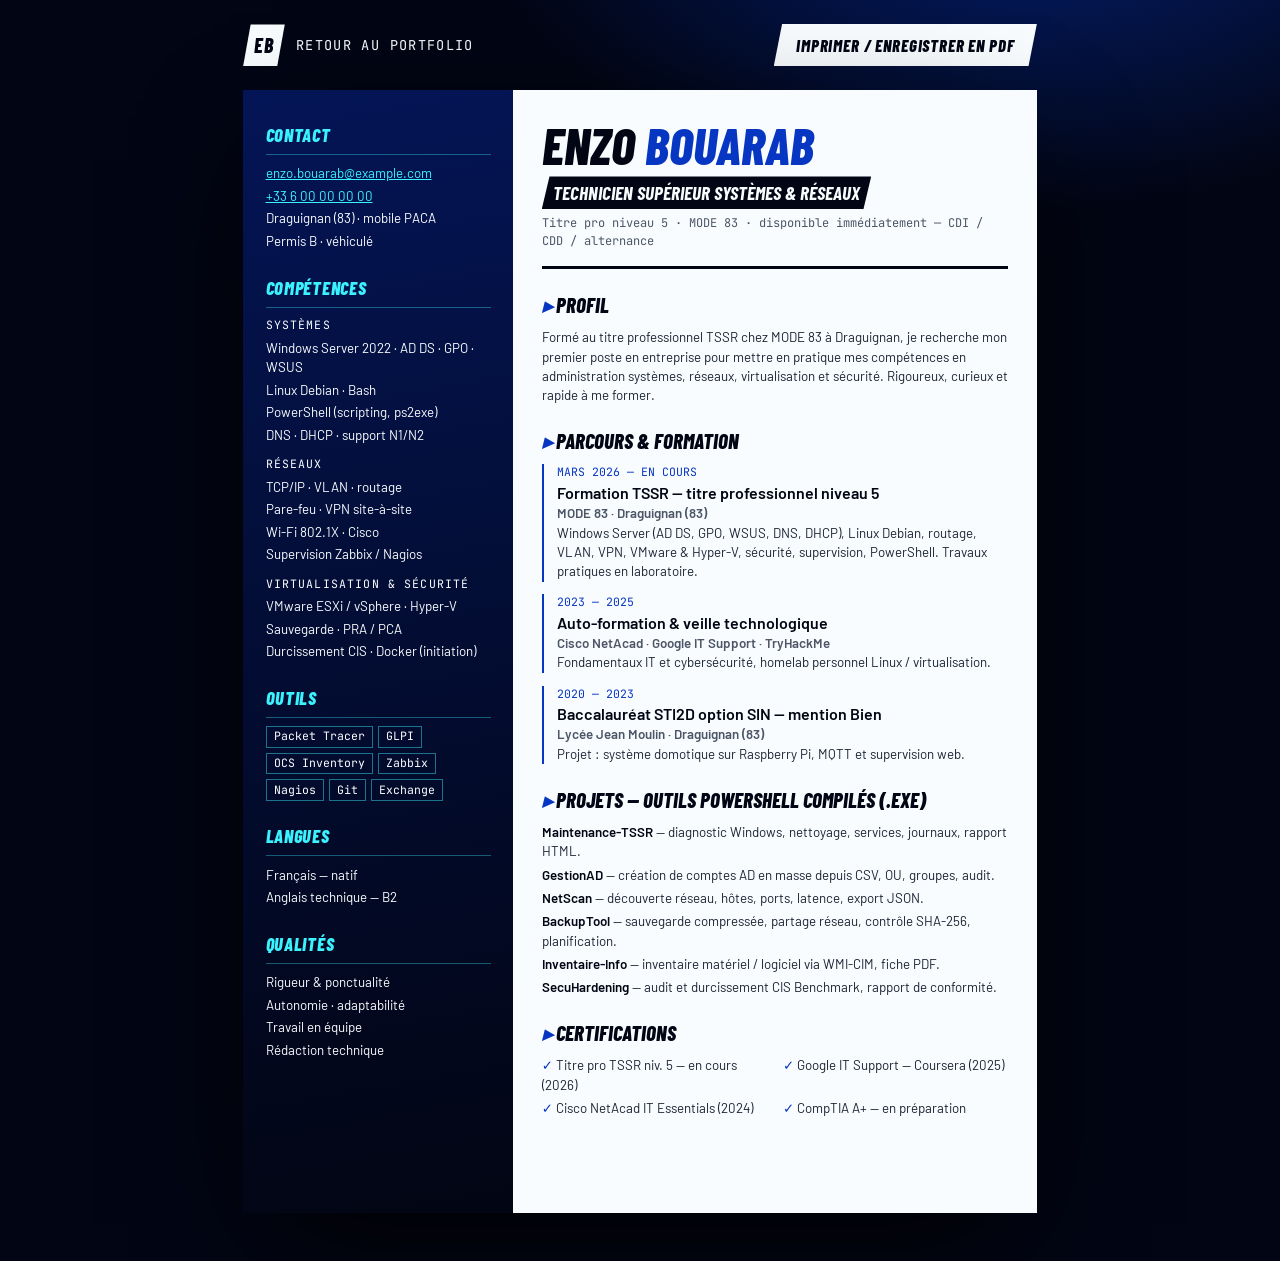
==== cv.html @ 7da9d5f0 "Refonte complète du portfolio en HTML/CSS natifs Remplace le template Bootstrap/Font Awesome/pdf.js " ====
<!doctype html>
<html lang="fr" dir="ltr">
<head>
  <meta charset="utf-8">
  <meta name="viewport" content="width=device-width, initial-scale=1">
  <title>CV — Enzo Bouarab · Technicien Supérieur Systèmes &amp; Réseaux</title>
  <meta name="description" content="CV d'Enzo Bouarab, Technicien Supérieur Systèmes et Réseaux (TSSR niveau 5), Draguignan — version imprimable.">
  <meta name="author" content="Enzo Bouarab">
  <meta name="color-scheme" content="dark light">
  <meta name="theme-color" content="#050a1c">
  <link rel="icon" href="images/favicon.svg" type="image/svg+xml">
  <link rel="icon" href="images/favicon-32x32.png" sizes="32x32" type="image/png">
  <link rel="apple-touch-icon" href="images/apple-touch-icon.png">
  <link rel="preload" href="fonts/barlow-condensed-800i.woff2" as="font" type="font/woff2" crossorigin>
  <link rel="preload" href="fonts/barlow-400.woff2" as="font" type="font/woff2" crossorigin>
  <link rel="stylesheet" href="css/cv.css">
</head>
<body>
  <header class="toolbar">
    <a class="toolbar__back" href="index.html"><span class="mark" aria-hidden="true">EB</span> Retour au portfolio</a>
    <button class="toolbar__print" type="button" onclick="window.print()">Imprimer / enregistrer en PDF</button>
  </header>

  <main class="sheet" aria-label="Curriculum vitæ">
    <aside class="side">
      <section aria-labelledby="cv-contact">
        <h2 id="cv-contact">Contact</h2>
        <ul class="plain">
          <li><a href="mailto:enzo.bouarab@example.com">enzo.bouarab@example.com</a></li>
          <li><a href="tel:+33600000000">+33 6 00 00 00 00</a></li>
          <li>Draguignan (83) · mobile PACA</li>
          <li>Permis B · véhiculé</li>
        </ul>
      </section>

      <section aria-labelledby="cv-skills">
        <h2 id="cv-skills">Compétences</h2>
        <h3>Systèmes</h3>
        <ul class="plain">
          <li>Windows Server 2022 · AD DS · GPO · WSUS</li>
          <li>Linux Debian · Bash</li>
          <li>PowerShell (scripting, ps2exe)</li>
          <li>DNS · DHCP · support N1/N2</li>
        </ul>
        <h3>Réseaux</h3>
        <ul class="plain">
          <li>TCP/IP · VLAN · routage</li>
          <li>Pare-feu · VPN site-à-site</li>
          <li>Wi-Fi 802.1X · Cisco</li>
          <li>Supervision Zabbix / Nagios</li>
        </ul>
        <h3>Virtualisation &amp; sécurité</h3>
        <ul class="plain">
          <li>VMware ESXi / vSphere · Hyper-V</li>
          <li>Sauvegarde · PRA / PCA</li>
          <li>Durcissement CIS · Docker (initiation)</li>
        </ul>
      </section>

      <section aria-labelledby="cv-tools">
        <h2 id="cv-tools">Outils</h2>
        <ul class="chips">
          <li>Packet Tracer</li><li>GLPI</li><li>OCS Inventory</li><li>Zabbix</li><li>Nagios</li><li>Git</li><li>Exchange</li>
        </ul>
      </section>

      <section aria-labelledby="cv-langs">
        <h2 id="cv-langs">Langues</h2>
        <ul class="plain">
          <li>Français — natif</li>
          <li>Anglais technique — B2</li>
        </ul>
      </section>

      <section aria-labelledby="cv-soft">
        <h2 id="cv-soft">Qualités</h2>
        <ul class="plain">
          <li>Rigueur &amp; ponctualité</li>
          <li>Autonomie · adaptabilité</li>
          <li>Travail en équipe</li>
          <li>Rédaction technique</li>
        </ul>
      </section>
    </aside>

    <div class="body">
      <header class="head">
        <h1>Enzo <span>Bouarab</span></h1>
        <p class="role">Technicien Supérieur Systèmes &amp; Réseaux</p>
        <p class="tag">Titre pro niveau 5 · MODE 83 · disponible immédiatement — CDI / CDD / alternance</p>
      </header>

      <section aria-labelledby="cv-profile">
        <h2 id="cv-profile">Profil</h2>
        <p>Formé au titre professionnel TSSR chez MODE 83 à Draguignan, je recherche mon premier poste en entreprise pour mettre en pratique mes compétences en administration systèmes, réseaux, virtualisation et sécurité. Rigoureux, curieux et rapide à me former.</p>
      </section>

      <section aria-labelledby="cv-path">
        <h2 id="cv-path">Parcours &amp; formation</h2>
        <ol class="exps">
          <li>
            <p class="when">Mars 2026 — en cours</p>
            <h3>Formation TSSR — titre professionnel niveau 5</h3>
            <p class="where">MODE 83 · Draguignan (83)</p>
            <p>Windows Server (AD DS, GPO, WSUS, DNS, DHCP), Linux Debian, routage, VLAN, VPN, VMware &amp; Hyper-V, sécurité, supervision, PowerShell. Travaux pratiques en laboratoire.</p>
          </li>
          <li>
            <p class="when">2023 — 2025</p>
            <h3>Auto-formation &amp; veille technologique</h3>
            <p class="where">Cisco NetAcad · Google IT Support · TryHackMe</p>
            <p>Fondamentaux IT et cybersécurité, homelab personnel Linux / virtualisation.</p>
          </li>
          <li>
            <p class="when">2020 — 2023</p>
            <h3>Baccalauréat STI2D option SIN — mention Bien</h3>
            <p class="where">Lycée Jean Moulin · Draguignan (83)</p>
            <p>Projet : système domotique sur Raspberry Pi, MQTT et supervision web.</p>
          </li>
        </ol>
      </section>

      <section aria-labelledby="cv-projects">
        <h2 id="cv-projects">Projets — outils PowerShell compilés (.exe)</h2>
        <ul class="projects">
          <li><b>Maintenance-TSSR</b> — diagnostic Windows, nettoyage, services, journaux, rapport HTML.</li>
          <li><b>GestionAD</b> — création de comptes AD en masse depuis CSV, OU, groupes, audit.</li>
          <li><b>NetScan</b> — découverte réseau, hôtes, ports, latence, export JSON.</li>
          <li><b>BackupTool</b> — sauvegarde compressée, partage réseau, contrôle SHA-256, planification.</li>
          <li><b>Inventaire-Info</b> — inventaire matériel / logiciel via WMI-CIM, fiche PDF.</li>
          <li><b>SecuHardening</b> — audit et durcissement CIS Benchmark, rapport de conformité.</li>
        </ul>
      </section>

      <section aria-labelledby="cv-certs">
        <h2 id="cv-certs">Certifications</h2>
        <ul class="certs">
          <li>Titre pro TSSR niv. 5 — en cours (2026)</li>
          <li>Google IT Support — Coursera (2025)</li>
          <li>Cisco NetAcad IT Essentials (2024)</li>
          <li>CompTIA A+ — en préparation</li>
        </ul>
      </section>
    </div>
  </main>
</body>
</html>
---- css/cv.css ----
/* CV imprimable — même palette que le portfolio, mise en page A4 */

@layer reset, tokens, sheet, print;

/* Polices auto-hébergées (sous-ensemble latin, SIL Open Font License — voir fonts/README.md) */
@font-face { font-family: "Barlow Condensed"; font-style: italic; font-weight: 800; font-display: swap; src: url("../fonts/barlow-condensed-800i.woff2") format("woff2"); unicode-range: U+0000-00FF, U+0131, U+0152-0153, U+02BB-02BC, U+02C6, U+02DA, U+02DC, U+2000-206F, U+20AC, U+2122, U+2190-2193, U+2212, U+2215, U+25B8; }
@font-face { font-family: "Barlow Condensed"; font-style: italic; font-weight: 700; font-display: swap; src: url("../fonts/barlow-condensed-700i.woff2") format("woff2"); unicode-range: U+0000-00FF, U+0131, U+0152-0153, U+02BB-02BC, U+02C6, U+02DA, U+02DC, U+2000-206F, U+20AC, U+2122, U+2190-2193, U+2212, U+2215, U+25B8; }
@font-face { font-family: "Barlow Condensed"; font-style: normal; font-weight: 800; font-display: swap; src: url("../fonts/barlow-condensed-800.woff2") format("woff2"); unicode-range: U+0000-00FF, U+0131, U+0152-0153, U+02BB-02BC, U+02C6, U+02DA, U+02DC, U+2000-206F, U+20AC, U+2122, U+2190-2193, U+2212, U+2215, U+25B8; }
@font-face { font-family: "Barlow"; font-style: normal; font-weight: 400; font-display: swap; src: url("../fonts/barlow-400.woff2") format("woff2"); unicode-range: U+0000-00FF, U+0131, U+0152-0153, U+02BB-02BC, U+02C6, U+02DA, U+02DC, U+2000-206F, U+20AC, U+2122, U+2190-2193, U+2212, U+2215; }
@font-face { font-family: "Barlow"; font-style: normal; font-weight: 600; font-display: swap; src: url("../fonts/barlow-600.woff2") format("woff2"); unicode-range: U+0000-00FF, U+0131, U+0152-0153, U+02BB-02BC, U+02C6, U+02DA, U+02DC, U+2000-206F, U+20AC, U+2122, U+2190-2193, U+2212, U+2215; }
@font-face { font-family: "JetBrains Mono"; font-style: normal; font-weight: 400; font-display: swap; src: url("../fonts/jetbrains-mono-400.woff2") format("woff2"); unicode-range: U+0000-00FF, U+0131, U+0152-0153, U+02BB-02BC, U+02C6, U+02DA, U+02DC, U+2000-206F, U+20AC, U+2122, U+2190-2193, U+2212, U+2215; }

@view-transition { navigation: auto; }

@layer reset {
  *, *::before, *::after { box-sizing: border-box; }
  * { margin: 0; }
  ul, ol { padding: 0; list-style: none; }
  button { font: inherit; cursor: pointer; }
}

@layer tokens {
  :root {
    --c-ink:   oklch(12% 0.035 265);
    --c-deep:  oklch(24% 0.12 265);
    --c-tide:  oklch(42% 0.22 264);
    --c-neon:  oklch(88% 0.14 205);
    --c-paper: oklch(99% 0.005 250);
    --c-text:  oklch(26% 0.03 262);
    --c-soft:  oklch(45% 0.03 262);
    --f-display: "Barlow Condensed", "Arial Narrow", sans-serif;
    --f-body: "Barlow", system-ui, sans-serif;
    --f-mono: "JetBrains Mono", ui-monospace, monospace;
  }
}

@layer sheet {
  html { color-scheme: dark; }
  body {
    container: page / inline-size;
    min-block-size: 100svh;
    display: grid;
    justify-items: center;
    gap: 1.5rem;
    padding: 1.5rem 1rem 3rem;
    font-family: var(--f-body);
    background:
      radial-gradient(50rem 30rem at 80% -10%, color-mix(in oklch, var(--c-tide) 55%, transparent), transparent 70%),
      var(--c-ink);
    color: var(--c-text);
  }

  .toolbar {
    inline-size: min(100%, 210mm);
    display: flex;
    flex-wrap: wrap;
    justify-content: space-between;
    gap: 0.75rem;
  }
  .toolbar__back {
    display: inline-flex;
    align-items: center;
    gap: 0.7rem;
    color: var(--c-paper);
    text-decoration: none;
    font-family: var(--f-mono);
    font-size: 0.85rem;
    text-transform: uppercase;
    letter-spacing: 0.1em;
  }
  .toolbar__back:hover { color: var(--c-neon); }
  .mark {
    view-transition-name: brand;
    display: grid;
    place-items: center;
    inline-size: 2.6rem;
    aspect-ratio: 1;
    font-family: var(--f-display);
    font-style: italic;
    font-weight: 800;
    font-size: 1.25rem;
    color: var(--c-ink);
    background: var(--c-paper);
    clip-path: polygon(18% 0, 100% 0, 82% 100%, 0 100%);
  }
  .toolbar__print {
    padding: 0.7rem 1.4rem;
    border: 0;
    font-family: var(--f-display);
    font-style: italic;
    font-weight: 800;
    font-size: 1.05rem;
    text-transform: uppercase;
    letter-spacing: 0.05em;
    color: var(--c-ink);
    background: var(--c-paper);
    clip-path: polygon(0.5em 0, 100% 0, calc(100% - 0.5em) 100%, 0 100%);
  }
  .toolbar__print:hover { background: var(--c-neon); }
  :focus-visible { outline: 3px solid var(--c-neon); outline-offset: 3px; }

  .sheet {
    view-transition-name: sheet;
    inline-size: min(100%, 210mm);
    min-block-size: 297mm;
    display: grid;
    background: var(--c-paper);
    box-shadow: 0 40px 120px -30px black;
    font-size: 10pt;
    line-height: 1.45;
  }
  @container page (width >= 44rem) {
    .sheet { grid-template-columns: 34% 1fr; }
  }

  .side {
    display: grid;
    align-content: start;
    gap: 1.4rem;
    padding: 2rem 1.4rem;
    color: var(--c-paper);
    background: linear-gradient(170deg, var(--c-deep), var(--c-ink));
  }
  .side a { color: var(--c-neon); overflow-wrap: anywhere; }
  .side h2 {
    font-family: var(--f-display);
    font-style: italic;
    font-weight: 800;
    font-size: 1.15rem;
    text-transform: uppercase;
    letter-spacing: 0.04em;
    color: var(--c-neon);
    padding-block-end: 0.3rem;
    margin-block-end: 0.5rem;
    border-block-end: 1px solid color-mix(in oklch, var(--c-neon) 35%, transparent);
  }
  .side h3 {
    font-family: var(--f-mono);
    font-weight: 400;
    font-size: 0.72rem;
    text-transform: uppercase;
    letter-spacing: 0.1em;
    margin-block: 0.6rem 0.2rem;
  }
  .plain li { padding-block: 0.1rem; }
  .chips { display: flex; flex-wrap: wrap; gap: 0.3rem; }
  .chips li {
    padding: 0.1rem 0.45rem;
    font-family: var(--f-mono);
    font-size: 0.72rem;
    border: 1px solid color-mix(in oklch, var(--c-neon) 45%, transparent);
  }

  .body { display: grid; align-content: start; gap: 1.3rem; padding: 2rem 1.8rem; }
  .head { padding-block-end: 1rem; border-block-end: 3px solid var(--c-ink); }
  .head h1 {
    font-family: var(--f-display);
    font-style: italic;
    font-weight: 800;
    font-size: 3.2rem;
    line-height: 0.9;
    text-transform: uppercase;
    color: var(--c-ink);
  }
  .head h1 span { color: var(--c-tide); }
  .role {
    display: inline-block;
    margin-block: 0.5rem 0.4rem;
    padding: 0.15rem 0.7rem;
    font-family: var(--f-display);
    font-style: italic;
    font-weight: 700;
    font-size: 1.2rem;
    text-transform: uppercase;
    color: var(--c-paper);
    background: var(--c-ink);
    clip-path: polygon(0.4em 0, 100% 0, calc(100% - 0.4em) 100%, 0 100%);
  }
  .tag { font-family: var(--f-mono); font-size: 0.75rem; color: var(--c-soft); }

  .body h2 {
    font-family: var(--f-display);
    font-style: italic;
    font-weight: 800;
    font-size: 1.3rem;
    text-transform: uppercase;
    color: var(--c-ink);
    margin-block-end: 0.5rem;
  }
  .body h2::before { content: "▸ "; color: var(--c-tide); }
  .exps { display: grid; gap: 0.8rem; }
  .exps li { padding-inline-start: 0.8rem; border-inline-start: 2px solid var(--c-tide); }
  .exps h3 { font-size: 1rem; color: var(--c-ink); }
  .when { font-family: var(--f-mono); font-size: 0.72rem; text-transform: uppercase; color: var(--c-tide); }
  .where { font-weight: 600; color: var(--c-soft); }
  .projects { display: grid; gap: 0.25rem; }
  .projects b { color: var(--c-ink); }
  .certs { display: grid; grid-template-columns: repeat(auto-fit, minmax(14rem, 1fr)); gap: 0.25rem 1rem; }
  .certs li::before { content: "✓ "; color: var(--c-tide); font-weight: 700; }
}

@layer print {
  @page { size: A4; margin: 0; }
  @media print {
    html, body { background: none; padding: 0; display: block; }
    .toolbar { display: none; }
    .sheet {
      inline-size: 210mm;
      min-block-size: 297mm;
      grid-template-columns: 34% 1fr;
      box-shadow: none;
      print-color-adjust: exact;
      -webkit-print-color-adjust: exact;
    }
  }
  @media (prefers-reduced-motion: reduce) {
    ::view-transition-group(*), ::view-transition-old(*), ::view-transition-new(*) { animation: none !important; }
  }
}
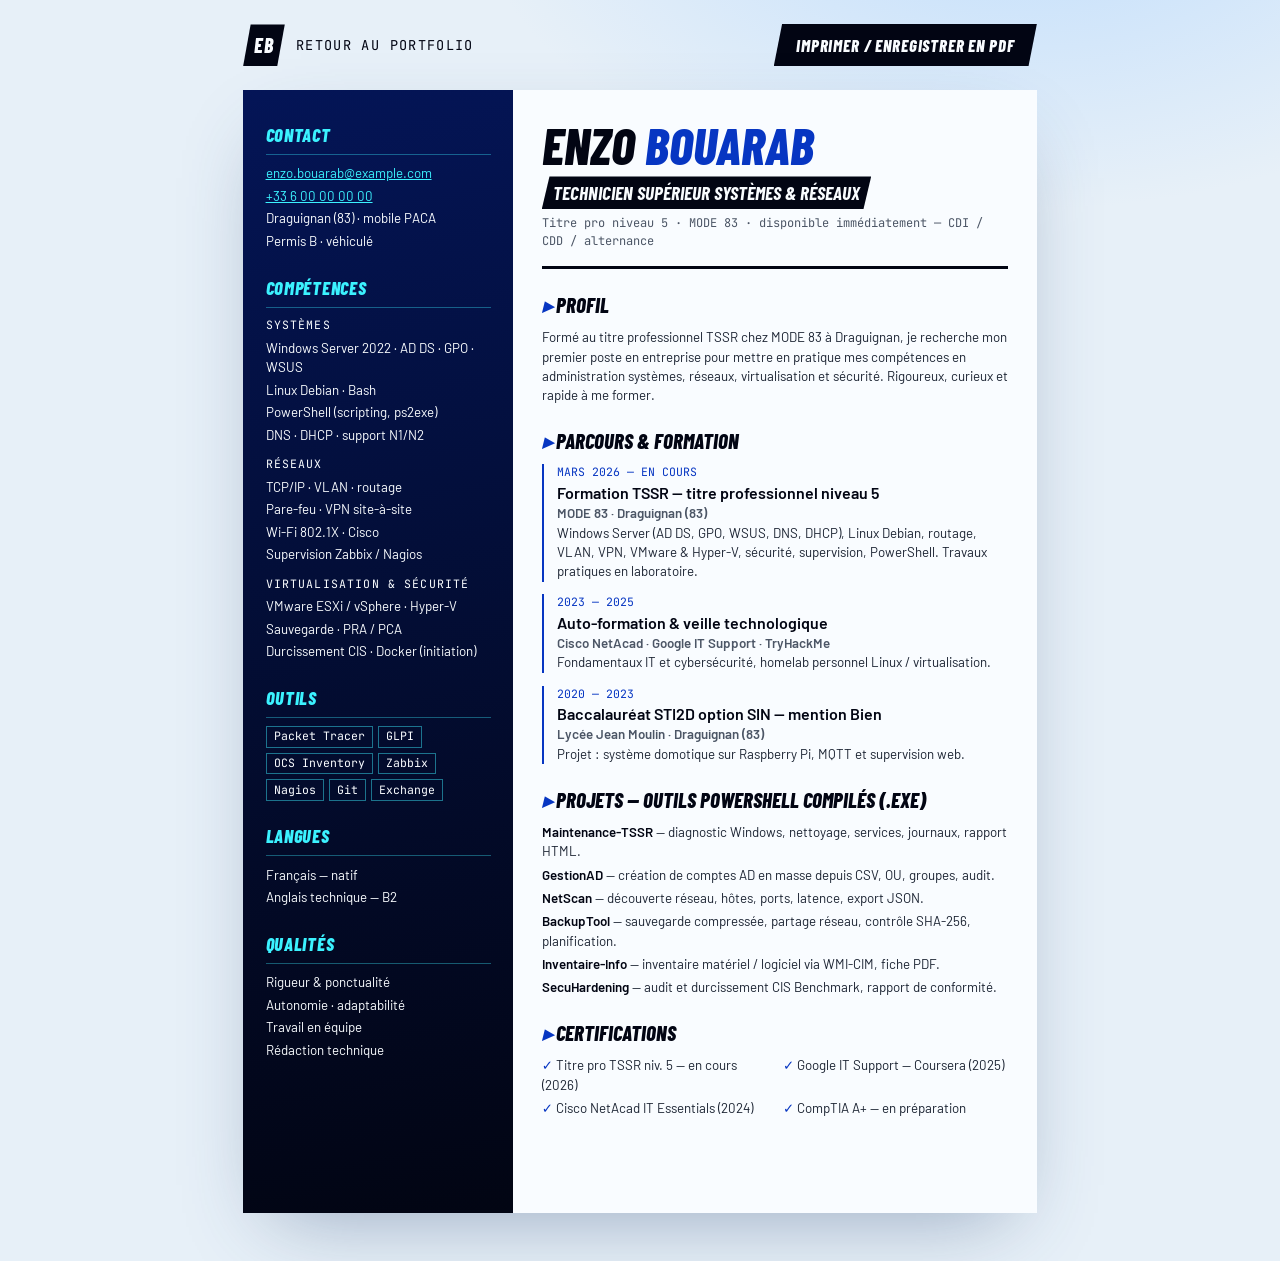
==== commit 4c6ba1c5: "Ambiance flottante façon « sous la surface » et mode clair - Couche d'ambiance : bulles qui remonten" ====
--- a/cv.html
+++ b/cv.html
@@ -11,6 +11,15 @@
   <link rel="icon" href="images/favicon.svg" type="image/svg+xml">
   <link rel="icon" href="images/favicon-32x32.png" sizes="32x32" type="image/png">
   <link rel="apple-touch-icon" href="images/apple-touch-icon.png">
+  <!-- Thème appliqué avant la première peinture : aucun flash. Choix mémorisé, sinon préférence système. -->
+  <script>
+    (function () {
+      var t;
+      try { t = localStorage.getItem('theme'); } catch (e) {}
+      if (t !== 'light' && t !== 'dark') t = matchMedia('(prefers-color-scheme: light)').matches ? 'light' : 'dark';
+      document.documentElement.dataset.theme = t;
+    })();
+  </script>
   <link rel="preload" href="fonts/barlow-condensed-800i.woff2" as="font" type="font/woff2" crossorigin>
   <link rel="preload" href="fonts/barlow-400.woff2" as="font" type="font/woff2" crossorigin>
   <link rel="stylesheet" href="css/cv.css">
--- a/css/cv.css
+++ b/css/cv.css
@@ -197,6 +197,21 @@
   .projects b { color: var(--c-ink); }
   .certs { display: grid; grid-template-columns: repeat(auto-fit, minmax(14rem, 1fr)); gap: 0.25rem 1rem; }
   .certs li::before { content: "✓ "; color: var(--c-tide); font-weight: 700; }
+}
+
+/* Le CV suit le thème choisi sur le portfolio (script inline du <head>) */
+@layer sheet {
+  :root[data-theme="light"] { color-scheme: light; }
+  :root[data-theme="light"] body {
+    background:
+      radial-gradient(50rem 30rem at 80% -10%, oklch(86% 0.07 250 / 0.7), transparent 70%),
+      oklch(95% 0.015 250);
+  }
+  :root[data-theme="light"] .toolbar__back { color: var(--c-ink); }
+  :root[data-theme="light"] .toolbar__back:hover { color: var(--c-tide); }
+  :root[data-theme="light"] :is(.mark, .toolbar__print) { background: var(--c-ink); color: var(--c-paper); }
+  :root[data-theme="light"] .toolbar__print:hover { background: var(--c-tide); }
+  :root[data-theme="light"] .sheet { box-shadow: 0 30px 80px -30px oklch(40% 0.08 260 / 0.45); }
 }
 
 @layer print {
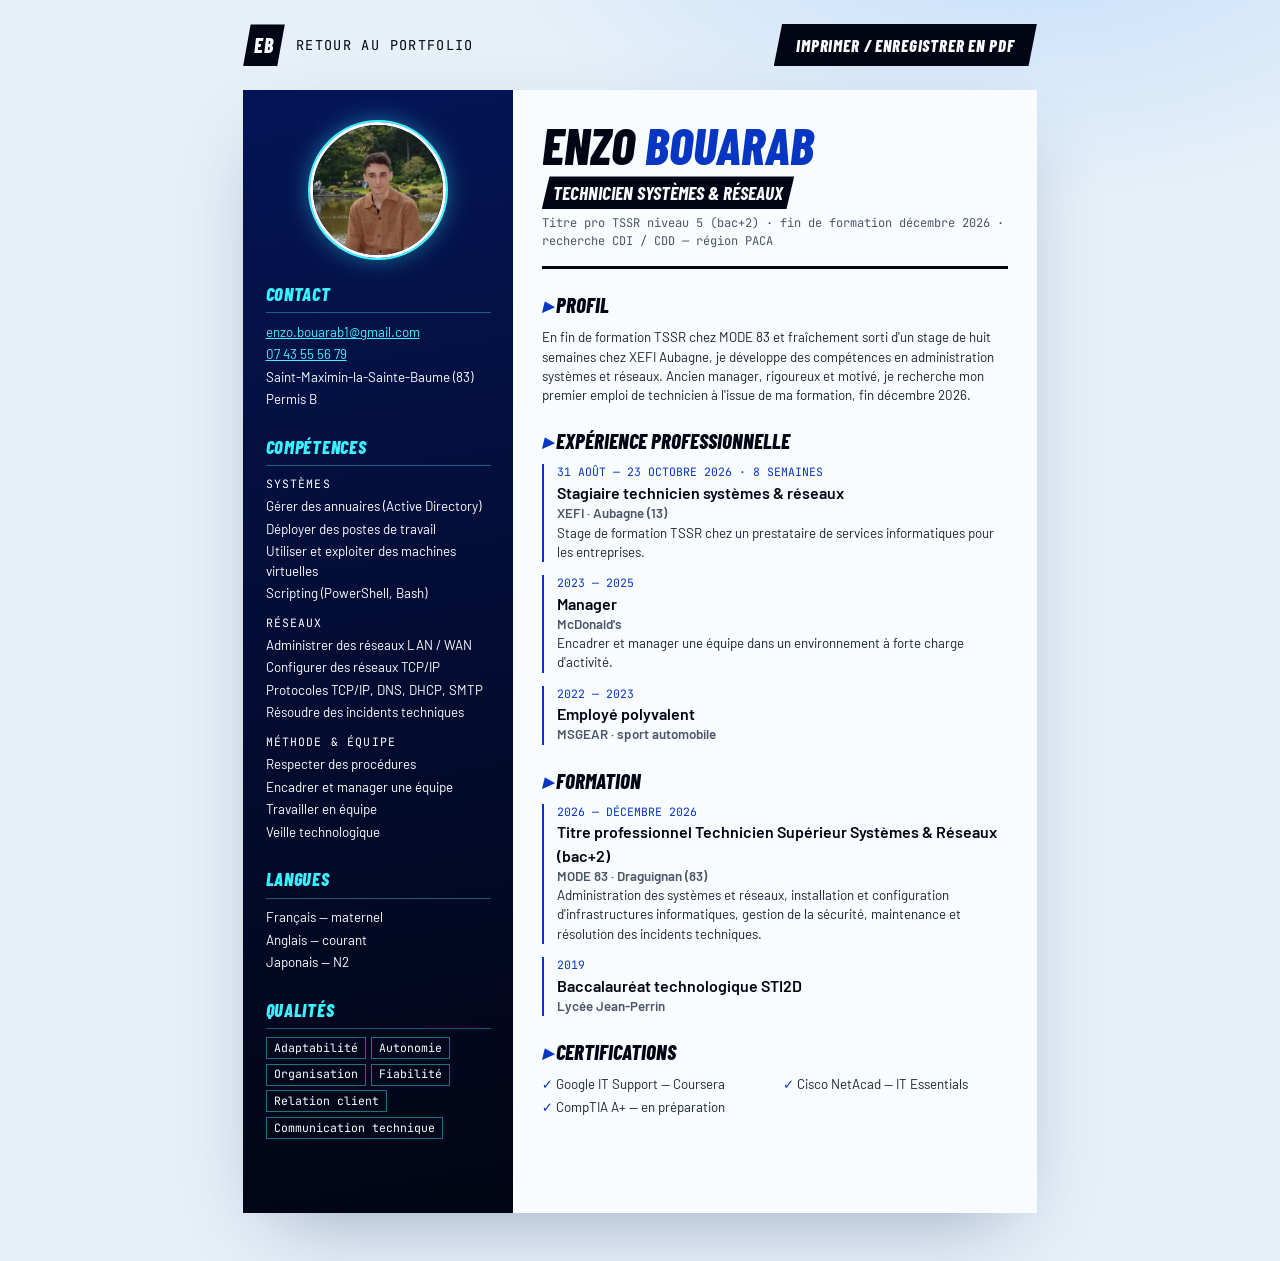
==== commit 93ff3e14: "Met le site à jour avec le vrai CV d'Enzo Remplace le contenu hérité du modèle par les informations " ====
--- a/cv.html
+++ b/cv.html
@@ -4,7 +4,7 @@
   <meta charset="utf-8">
   <meta name="viewport" content="width=device-width, initial-scale=1">
   <title>CV — Enzo Bouarab · Technicien Supérieur Systèmes &amp; Réseaux</title>
-  <meta name="description" content="CV d'Enzo Bouarab, Technicien Supérieur Systèmes et Réseaux (TSSR niveau 5), Draguignan — version imprimable.">
+  <meta name="description" content="CV d'Enzo Bouarab, Technicien Supérieur Systèmes et Réseaux (TSSR niveau 5), Saint-Maximin-la-Sainte-Baume — version imprimable.">
   <meta name="author" content="Enzo Bouarab">
   <meta name="color-scheme" content="dark light">
   <meta name="theme-color" content="#050a1c">
@@ -32,13 +32,15 @@
 
   <main class="sheet" aria-label="Curriculum vitæ">
     <aside class="side">
+      <img class="photo" src="images/portrait.webp" width="360" height="360" alt="Photo d'Enzo Bouarab">
+
       <section aria-labelledby="cv-contact">
         <h2 id="cv-contact">Contact</h2>
         <ul class="plain">
-          <li><a href="mailto:enzo.bouarab@example.com">enzo.bouarab@example.com</a></li>
-          <li><a href="tel:+33600000000">+33 6 00 00 00 00</a></li>
-          <li>Draguignan (83) · mobile PACA</li>
-          <li>Permis B · véhiculé</li>
+          <li><a href="mailto:enzo.bouarab1@gmail.com">enzo.bouarab1@gmail.com</a></li>
+          <li><a href="tel:+33743555679">07 43 55 56 79</a></li>
+          <li>Saint-Maximin-la-Sainte-Baume (83)</li>
+          <li>Permis B</li>
         </ul>
       </section>
 
@@ -46,48 +48,40 @@
         <h2 id="cv-skills">Compétences</h2>
         <h3>Systèmes</h3>
         <ul class="plain">
-          <li>Windows Server 2022 · AD DS · GPO · WSUS</li>
-          <li>Linux Debian · Bash</li>
-          <li>PowerShell (scripting, ps2exe)</li>
-          <li>DNS · DHCP · support N1/N2</li>
+          <li>Gérer des annuaires (Active Directory)</li>
+          <li>Déployer des postes de travail</li>
+          <li>Utiliser et exploiter des machines virtuelles</li>
+          <li>Scripting (PowerShell, Bash)</li>
         </ul>
         <h3>Réseaux</h3>
         <ul class="plain">
-          <li>TCP/IP · VLAN · routage</li>
-          <li>Pare-feu · VPN site-à-site</li>
-          <li>Wi-Fi 802.1X · Cisco</li>
-          <li>Supervision Zabbix / Nagios</li>
+          <li>Administrer des réseaux LAN / WAN</li>
+          <li>Configurer des réseaux TCP/IP</li>
+          <li>Protocoles TCP/IP, DNS, DHCP, SMTP</li>
+          <li>Résoudre des incidents techniques</li>
         </ul>
-        <h3>Virtualisation &amp; sécurité</h3>
+        <h3>Méthode &amp; équipe</h3>
         <ul class="plain">
-          <li>VMware ESXi / vSphere · Hyper-V</li>
-          <li>Sauvegarde · PRA / PCA</li>
-          <li>Durcissement CIS · Docker (initiation)</li>
-        </ul>
-      </section>
-
-      <section aria-labelledby="cv-tools">
-        <h2 id="cv-tools">Outils</h2>
-        <ul class="chips">
-          <li>Packet Tracer</li><li>GLPI</li><li>OCS Inventory</li><li>Zabbix</li><li>Nagios</li><li>Git</li><li>Exchange</li>
+          <li>Respecter des procédures</li>
+          <li>Encadrer et manager une équipe</li>
+          <li>Travailler en équipe</li>
+          <li>Veille technologique</li>
         </ul>
       </section>
 
       <section aria-labelledby="cv-langs">
         <h2 id="cv-langs">Langues</h2>
         <ul class="plain">
-          <li>Français — natif</li>
-          <li>Anglais technique — B2</li>
+          <li>Français — maternel</li>
+          <li>Anglais — courant</li>
+          <li>Japonais — N2</li>
         </ul>
       </section>
 
       <section aria-labelledby="cv-soft">
         <h2 id="cv-soft">Qualités</h2>
-        <ul class="plain">
-          <li>Rigueur &amp; ponctualité</li>
-          <li>Autonomie · adaptabilité</li>
-          <li>Travail en équipe</li>
-          <li>Rédaction technique</li>
+        <ul class="chips">
+          <li>Adaptabilité</li><li>Autonomie</li><li>Organisation</li><li>Fiabilité</li><li>Relation client</li><li>Communication technique</li>
         </ul>
       </section>
     </aside>
@@ -95,57 +89,60 @@
     <div class="body">
       <header class="head">
         <h1>Enzo <span>Bouarab</span></h1>
-        <p class="role">Technicien Supérieur Systèmes &amp; Réseaux</p>
-        <p class="tag">Titre pro niveau 5 · MODE 83 · disponible immédiatement — CDI / CDD / alternance</p>
+        <p class="role">Technicien Systèmes &amp; Réseaux</p>
+        <p class="tag">Titre pro TSSR niveau 5 (bac+2) · fin de formation décembre 2026 · recherche CDI / CDD — région PACA</p>
       </header>
 
       <section aria-labelledby="cv-profile">
         <h2 id="cv-profile">Profil</h2>
-        <p>Formé au titre professionnel TSSR chez MODE 83 à Draguignan, je recherche mon premier poste en entreprise pour mettre en pratique mes compétences en administration systèmes, réseaux, virtualisation et sécurité. Rigoureux, curieux et rapide à me former.</p>
+        <p>En fin de formation TSSR chez MODE 83 et fraîchement sorti d'un stage de huit semaines chez XEFI Aubagne, je développe des compétences en administration systèmes et réseaux. Ancien manager, rigoureux et motivé, je recherche mon premier emploi de technicien à l'issue de ma formation, fin décembre 2026.</p>
       </section>
 
-      <section aria-labelledby="cv-path">
-        <h2 id="cv-path">Parcours &amp; formation</h2>
+      <section aria-labelledby="cv-xp">
+        <h2 id="cv-xp">Expérience professionnelle</h2>
         <ol class="exps">
           <li>
-            <p class="when">Mars 2026 — en cours</p>
-            <h3>Formation TSSR — titre professionnel niveau 5</h3>
-            <p class="where">MODE 83 · Draguignan (83)</p>
-            <p>Windows Server (AD DS, GPO, WSUS, DNS, DHCP), Linux Debian, routage, VLAN, VPN, VMware &amp; Hyper-V, sécurité, supervision, PowerShell. Travaux pratiques en laboratoire.</p>
+            <p class="when">31 août — 23 octobre 2026 · 8 semaines</p>
+            <h3>Stagiaire technicien systèmes &amp; réseaux</h3>
+            <p class="where">XEFI · Aubagne (13)</p>
+            <p>Stage de formation TSSR chez un prestataire de services informatiques pour les entreprises.</p>
           </li>
           <li>
             <p class="when">2023 — 2025</p>
-            <h3>Auto-formation &amp; veille technologique</h3>
-            <p class="where">Cisco NetAcad · Google IT Support · TryHackMe</p>
-            <p>Fondamentaux IT et cybersécurité, homelab personnel Linux / virtualisation.</p>
+            <h3>Manager</h3>
+            <p class="where">McDonald's</p>
+            <p>Encadrer et manager une équipe dans un environnement à forte charge d'activité.</p>
           </li>
           <li>
-            <p class="when">2020 — 2023</p>
-            <h3>Baccalauréat STI2D option SIN — mention Bien</h3>
-            <p class="where">Lycée Jean Moulin · Draguignan (83)</p>
-            <p>Projet : système domotique sur Raspberry Pi, MQTT et supervision web.</p>
+            <p class="when">2022 — 2023</p>
+            <h3>Employé polyvalent</h3>
+            <p class="where">MSGEAR · sport automobile</p>
           </li>
         </ol>
       </section>
 
-      <section aria-labelledby="cv-projects">
-        <h2 id="cv-projects">Projets — outils PowerShell compilés (.exe)</h2>
-        <ul class="projects">
-          <li><b>Maintenance-TSSR</b> — diagnostic Windows, nettoyage, services, journaux, rapport HTML.</li>
-          <li><b>GestionAD</b> — création de comptes AD en masse depuis CSV, OU, groupes, audit.</li>
-          <li><b>NetScan</b> — découverte réseau, hôtes, ports, latence, export JSON.</li>
-          <li><b>BackupTool</b> — sauvegarde compressée, partage réseau, contrôle SHA-256, planification.</li>
-          <li><b>Inventaire-Info</b> — inventaire matériel / logiciel via WMI-CIM, fiche PDF.</li>
-          <li><b>SecuHardening</b> — audit et durcissement CIS Benchmark, rapport de conformité.</li>
-        </ul>
+      <section aria-labelledby="cv-path">
+        <h2 id="cv-path">Formation</h2>
+        <ol class="exps">
+          <li>
+            <p class="when">2026 — décembre 2026</p>
+            <h3>Titre professionnel Technicien Supérieur Systèmes &amp; Réseaux (bac+2)</h3>
+            <p class="where">MODE 83 · Draguignan (83)</p>
+            <p>Administration des systèmes et réseaux, installation et configuration d'infrastructures informatiques, gestion de la sécurité, maintenance et résolution des incidents techniques.</p>
+          </li>
+          <li>
+            <p class="when">2019</p>
+            <h3>Baccalauréat technologique STI2D</h3>
+            <p class="where">Lycée Jean-Perrin</p>
+          </li>
+        </ol>
       </section>
 
       <section aria-labelledby="cv-certs">
         <h2 id="cv-certs">Certifications</h2>
         <ul class="certs">
-          <li>Titre pro TSSR niv. 5 — en cours (2026)</li>
-          <li>Google IT Support — Coursera (2025)</li>
-          <li>Cisco NetAcad IT Essentials (2024)</li>
+          <li>Google IT Support — Coursera</li>
+          <li>Cisco NetAcad — IT Essentials</li>
           <li>CompTIA A+ — en préparation</li>
         </ul>
       </section>
--- a/css/cv.css
+++ b/css/cv.css
@@ -120,6 +120,16 @@
     padding: 2rem 1.4rem;
     color: var(--c-paper);
     background: linear-gradient(170deg, var(--c-deep), var(--c-ink));
+  }
+  .photo {
+    justify-self: center;
+    inline-size: min(100%, 8.5rem);
+    block-size: auto;
+    aspect-ratio: 1;
+    object-fit: cover;
+    border-radius: 50%;
+    border: 3px solid var(--c-paper);
+    box-shadow: 0 0 0 2px var(--c-neon), 0 0 24px color-mix(in oklch, var(--c-neon) 45%, transparent);
   }
   .side a { color: var(--c-neon); overflow-wrap: anywhere; }
   .side h2 {
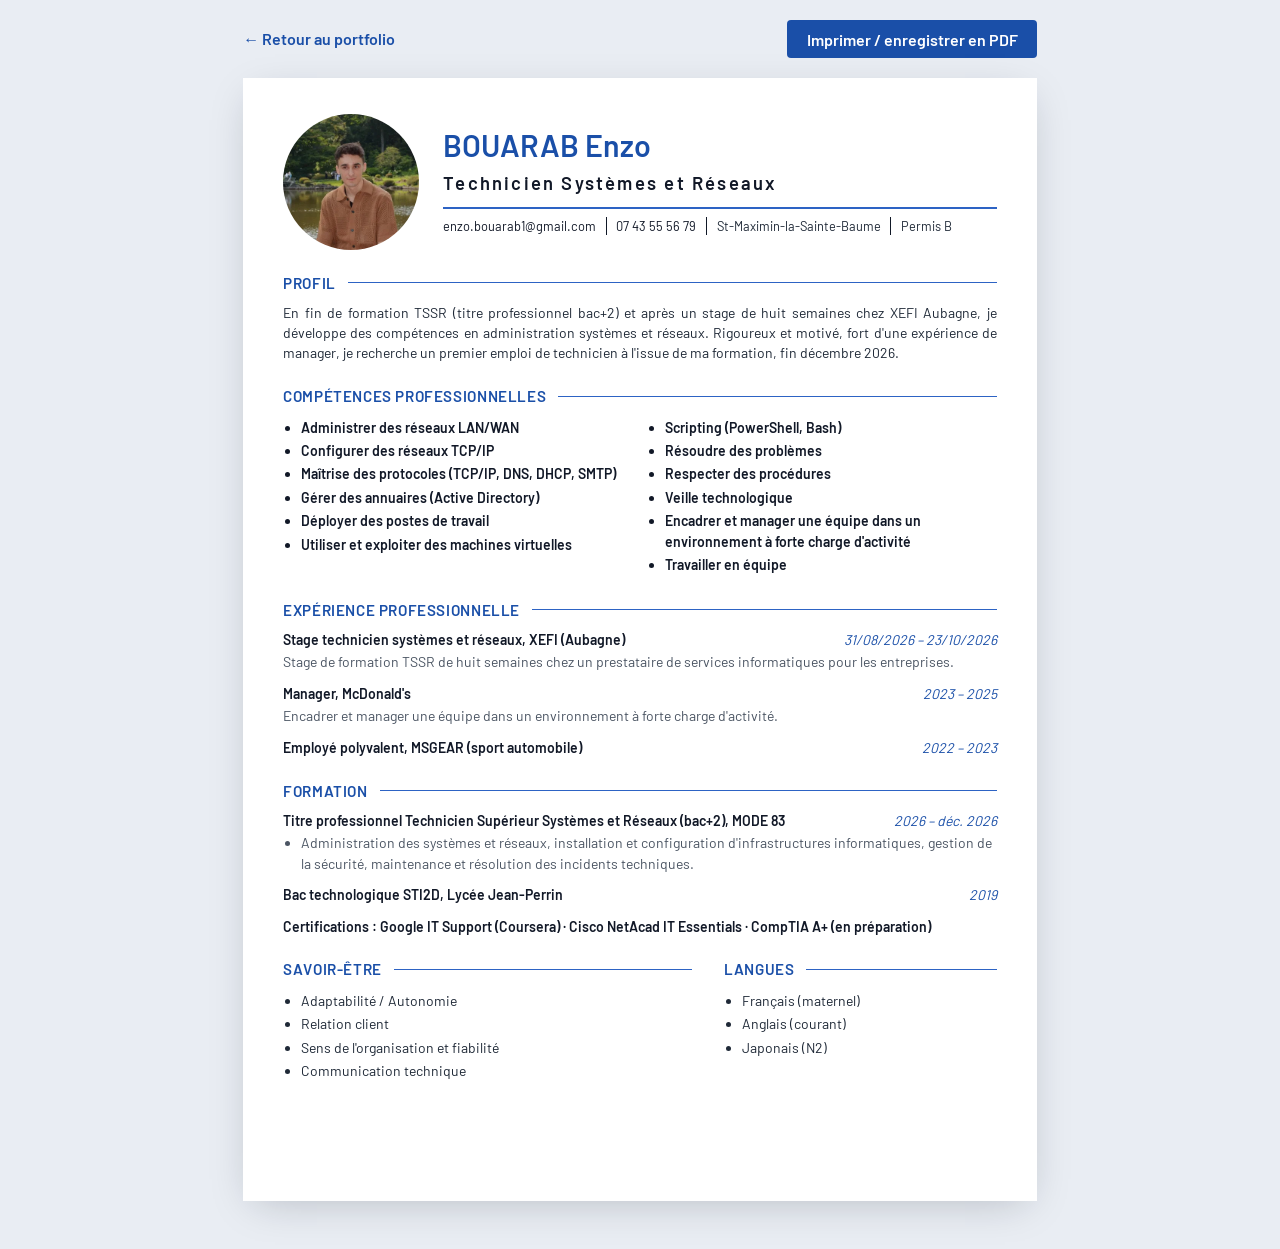
==== commit 107ca4fb: "CV imprimable : retour à la direction artistique sobre du CV d'origine Fond blanc, un seul bleu, pho" ====
--- a/cv.html
+++ b/cv.html
@@ -3,147 +3,123 @@
 <head>
   <meta charset="utf-8">
   <meta name="viewport" content="width=device-width, initial-scale=1">
-  <title>CV — Enzo Bouarab · Technicien Supérieur Systèmes &amp; Réseaux</title>
+  <title>CV — Enzo Bouarab · Technicien Systèmes &amp; Réseaux</title>
   <meta name="description" content="CV d'Enzo Bouarab, Technicien Supérieur Systèmes et Réseaux (TSSR niveau 5), Saint-Maximin-la-Sainte-Baume — version imprimable.">
   <meta name="author" content="Enzo Bouarab">
-  <meta name="color-scheme" content="dark light">
-  <meta name="theme-color" content="#050a1c">
+  <meta name="color-scheme" content="light">
+  <meta name="theme-color" content="#eef1f5">
   <link rel="icon" href="images/favicon.svg" type="image/svg+xml">
   <link rel="icon" href="images/favicon-32x32.png" sizes="32x32" type="image/png">
   <link rel="apple-touch-icon" href="images/apple-touch-icon.png">
-  <!-- Thème appliqué avant la première peinture : aucun flash. Choix mémorisé, sinon préférence système. -->
-  <script>
-    (function () {
-      var t;
-      try { t = localStorage.getItem('theme'); } catch (e) {}
-      if (t !== 'light' && t !== 'dark') t = matchMedia('(prefers-color-scheme: light)').matches ? 'light' : 'dark';
-      document.documentElement.dataset.theme = t;
-    })();
-  </script>
-  <link rel="preload" href="fonts/barlow-condensed-800i.woff2" as="font" type="font/woff2" crossorigin>
   <link rel="preload" href="fonts/barlow-400.woff2" as="font" type="font/woff2" crossorigin>
+  <link rel="preload" href="fonts/barlow-600.woff2" as="font" type="font/woff2" crossorigin>
   <link rel="stylesheet" href="css/cv.css">
 </head>
 <body>
   <header class="toolbar">
-    <a class="toolbar__back" href="index.html"><span class="mark" aria-hidden="true">EB</span> Retour au portfolio</a>
+    <a class="toolbar__back" href="index.html"><span aria-hidden="true">←</span> Retour au portfolio</a>
     <button class="toolbar__print" type="button" onclick="window.print()">Imprimer / enregistrer en PDF</button>
   </header>
 
   <main class="sheet" aria-label="Curriculum vitæ">
-    <aside class="side">
+    <header class="head">
       <img class="photo" src="images/portrait.webp" width="360" height="360" alt="Photo d'Enzo Bouarab">
-
-      <section aria-labelledby="cv-contact">
-        <h2 id="cv-contact">Contact</h2>
-        <ul class="plain">
+      <div class="head__id">
+        <h1><span class="head__last">BOUARAB</span> Enzo</h1>
+        <p class="head__role">Technicien Systèmes et Réseaux</p>
+        <ul class="head__contact" role="list">
           <li><a href="mailto:enzo.bouarab1@gmail.com">enzo.bouarab1@gmail.com</a></li>
           <li><a href="tel:+33743555679">07 43 55 56 79</a></li>
-          <li>Saint-Maximin-la-Sainte-Baume (83)</li>
+          <li>St-Maximin-la-Sainte-Baume</li>
           <li>Permis B</li>
         </ul>
-      </section>
+      </div>
+    </header>
 
-      <section aria-labelledby="cv-skills">
-        <h2 id="cv-skills">Compétences</h2>
-        <h3>Systèmes</h3>
-        <ul class="plain">
-          <li>Gérer des annuaires (Active Directory)</li>
-          <li>Déployer des postes de travail</li>
-          <li>Utiliser et exploiter des machines virtuelles</li>
-          <li>Scripting (PowerShell, Bash)</li>
-        </ul>
-        <h3>Réseaux</h3>
-        <ul class="plain">
-          <li>Administrer des réseaux LAN / WAN</li>
-          <li>Configurer des réseaux TCP/IP</li>
-          <li>Protocoles TCP/IP, DNS, DHCP, SMTP</li>
-          <li>Résoudre des incidents techniques</li>
-        </ul>
-        <h3>Méthode &amp; équipe</h3>
-        <ul class="plain">
-          <li>Respecter des procédures</li>
-          <li>Encadrer et manager une équipe</li>
-          <li>Travailler en équipe</li>
-          <li>Veille technologique</li>
+    <section aria-labelledby="cv-profile">
+      <h2 id="cv-profile">Profil</h2>
+      <p class="profile">
+        En fin de formation TSSR (titre professionnel bac+2) et après un stage de huit semaines chez XEFI Aubagne,
+        je développe des compétences en administration systèmes et réseaux. Rigoureux et motivé, fort d'une
+        expérience de manager, je recherche un premier emploi de technicien à l'issue de ma formation, fin décembre 2026.
+      </p>
+    </section>
+
+    <section aria-labelledby="cv-skills">
+      <h2 id="cv-skills">Compétences professionnelles</h2>
+      <ul class="cols" role="list">
+        <li>Administrer des réseaux LAN/WAN</li>
+        <li>Configurer des réseaux TCP/IP</li>
+        <li>Maîtrise des protocoles (TCP/IP, DNS, DHCP, SMTP)</li>
+        <li>Gérer des annuaires (Active Directory)</li>
+        <li>Déployer des postes de travail</li>
+        <li>Utiliser et exploiter des machines virtuelles</li>
+        <li>Scripting (PowerShell, Bash)</li>
+        <li>Résoudre des problèmes</li>
+        <li>Respecter des procédures</li>
+        <li>Veille technologique</li>
+        <li>Encadrer et manager une équipe dans un environnement à forte charge d'activité</li>
+        <li>Travailler en équipe</li>
+      </ul>
+    </section>
+
+    <section aria-labelledby="cv-xp">
+      <h2 id="cv-xp">Expérience professionnelle</h2>
+      <ol class="entries" role="list">
+        <li>
+          <p class="entry__title">Stage technicien systèmes et réseaux, XEFI (Aubagne)</p>
+          <p class="entry__date">31/08/2026 – 23/10/2026</p>
+          <p class="entry__desc">Stage de formation TSSR de huit semaines chez un prestataire de services informatiques pour les entreprises.</p>
+        </li>
+        <li>
+          <p class="entry__title">Manager, McDonald's</p>
+          <p class="entry__date">2023 – 2025</p>
+          <p class="entry__desc">Encadrer et manager une équipe dans un environnement à forte charge d'activité.</p>
+        </li>
+        <li>
+          <p class="entry__title">Employé polyvalent, MSGEAR (sport automobile)</p>
+          <p class="entry__date">2022 – 2023</p>
+        </li>
+      </ol>
+    </section>
+
+    <section aria-labelledby="cv-edu">
+      <h2 id="cv-edu">Formation</h2>
+      <ol class="entries" role="list">
+        <li>
+          <p class="entry__title">Titre professionnel Technicien Supérieur Systèmes et Réseaux (bac+2), MODE 83</p>
+          <p class="entry__date">2026 – déc. 2026</p>
+          <ul class="entry__list" role="list">
+            <li>Administration des systèmes et réseaux, installation et configuration d'infrastructures informatiques,
+              gestion de la sécurité, maintenance et résolution des incidents techniques.</li>
+          </ul>
+        </li>
+        <li>
+          <p class="entry__title">Bac technologique STI2D, Lycée Jean-Perrin</p>
+          <p class="entry__date">2019</p>
+        </li>
+        <li>
+          <p class="entry__title">Certifications : Google IT Support (Coursera) · Cisco NetAcad IT Essentials · CompTIA A+ (en préparation)</p>
+        </li>
+      </ol>
+    </section>
+
+    <div class="split">
+      <section aria-labelledby="cv-soft">
+        <h2 id="cv-soft">Savoir-être</h2>
+        <ul class="cols cols--plain" role="list">
+          <li>Adaptabilité / Autonomie</li>
+          <li>Relation client</li>
+          <li>Sens de l'organisation et fiabilité</li>
+          <li>Communication technique</li>
         </ul>
       </section>
-
       <section aria-labelledby="cv-langs">
         <h2 id="cv-langs">Langues</h2>
-        <ul class="plain">
-          <li>Français — maternel</li>
-          <li>Anglais — courant</li>
-          <li>Japonais — N2</li>
-        </ul>
-      </section>
-
-      <section aria-labelledby="cv-soft">
-        <h2 id="cv-soft">Qualités</h2>
-        <ul class="chips">
-          <li>Adaptabilité</li><li>Autonomie</li><li>Organisation</li><li>Fiabilité</li><li>Relation client</li><li>Communication technique</li>
-        </ul>
-      </section>
-    </aside>
-
-    <div class="body">
-      <header class="head">
-        <h1>Enzo <span>Bouarab</span></h1>
-        <p class="role">Technicien Systèmes &amp; Réseaux</p>
-        <p class="tag">Titre pro TSSR niveau 5 (bac+2) · fin de formation décembre 2026 · recherche CDI / CDD — région PACA</p>
-      </header>
-
-      <section aria-labelledby="cv-profile">
-        <h2 id="cv-profile">Profil</h2>
-        <p>En fin de formation TSSR chez MODE 83 et fraîchement sorti d'un stage de huit semaines chez XEFI Aubagne, je développe des compétences en administration systèmes et réseaux. Ancien manager, rigoureux et motivé, je recherche mon premier emploi de technicien à l'issue de ma formation, fin décembre 2026.</p>
-      </section>
-
-      <section aria-labelledby="cv-xp">
-        <h2 id="cv-xp">Expérience professionnelle</h2>
-        <ol class="exps">
-          <li>
-            <p class="when">31 août — 23 octobre 2026 · 8 semaines</p>
-            <h3>Stagiaire technicien systèmes &amp; réseaux</h3>
-            <p class="where">XEFI · Aubagne (13)</p>
-            <p>Stage de formation TSSR chez un prestataire de services informatiques pour les entreprises.</p>
-          </li>
-          <li>
-            <p class="when">2023 — 2025</p>
-            <h3>Manager</h3>
-            <p class="where">McDonald's</p>
-            <p>Encadrer et manager une équipe dans un environnement à forte charge d'activité.</p>
-          </li>
-          <li>
-            <p class="when">2022 — 2023</p>
-            <h3>Employé polyvalent</h3>
-            <p class="where">MSGEAR · sport automobile</p>
-          </li>
-        </ol>
-      </section>
-
-      <section aria-labelledby="cv-path">
-        <h2 id="cv-path">Formation</h2>
-        <ol class="exps">
-          <li>
-            <p class="when">2026 — décembre 2026</p>
-            <h3>Titre professionnel Technicien Supérieur Systèmes &amp; Réseaux (bac+2)</h3>
-            <p class="where">MODE 83 · Draguignan (83)</p>
-            <p>Administration des systèmes et réseaux, installation et configuration d'infrastructures informatiques, gestion de la sécurité, maintenance et résolution des incidents techniques.</p>
-          </li>
-          <li>
-            <p class="when">2019</p>
-            <h3>Baccalauréat technologique STI2D</h3>
-            <p class="where">Lycée Jean-Perrin</p>
-          </li>
-        </ol>
-      </section>
-
-      <section aria-labelledby="cv-certs">
-        <h2 id="cv-certs">Certifications</h2>
-        <ul class="certs">
-          <li>Google IT Support — Coursera</li>
-          <li>Cisco NetAcad — IT Essentials</li>
-          <li>CompTIA A+ — en préparation</li>
+        <ul class="cols cols--plain" role="list">
+          <li>Français (maternel)</li>
+          <li>Anglais (courant)</li>
+          <li>Japonais (N2)</li>
         </ul>
       </section>
     </div>
--- a/css/cv.css
+++ b/css/cv.css
@@ -1,238 +1,193 @@
-/* CV imprimable — même palette que le portfolio, mise en page A4 */
+/* CV imprimable — direction artistique sobre du CV d'origine :
+   fond blanc, bleu unique, titres de section soulignés d'un filet, dates alignées à droite. */
 
 @layer reset, tokens, sheet, print;
 
+@view-transition { navigation: auto; }
+
 /* Polices auto-hébergées (sous-ensemble latin, SIL Open Font License — voir fonts/README.md) */
-@font-face { font-family: "Barlow Condensed"; font-style: italic; font-weight: 800; font-display: swap; src: url("../fonts/barlow-condensed-800i.woff2") format("woff2"); unicode-range: U+0000-00FF, U+0131, U+0152-0153, U+02BB-02BC, U+02C6, U+02DA, U+02DC, U+2000-206F, U+20AC, U+2122, U+2190-2193, U+2212, U+2215, U+25B8; }
-@font-face { font-family: "Barlow Condensed"; font-style: italic; font-weight: 700; font-display: swap; src: url("../fonts/barlow-condensed-700i.woff2") format("woff2"); unicode-range: U+0000-00FF, U+0131, U+0152-0153, U+02BB-02BC, U+02C6, U+02DA, U+02DC, U+2000-206F, U+20AC, U+2122, U+2190-2193, U+2212, U+2215, U+25B8; }
-@font-face { font-family: "Barlow Condensed"; font-style: normal; font-weight: 800; font-display: swap; src: url("../fonts/barlow-condensed-800.woff2") format("woff2"); unicode-range: U+0000-00FF, U+0131, U+0152-0153, U+02BB-02BC, U+02C6, U+02DA, U+02DC, U+2000-206F, U+20AC, U+2122, U+2190-2193, U+2212, U+2215, U+25B8; }
 @font-face { font-family: "Barlow"; font-style: normal; font-weight: 400; font-display: swap; src: url("../fonts/barlow-400.woff2") format("woff2"); unicode-range: U+0000-00FF, U+0131, U+0152-0153, U+02BB-02BC, U+02C6, U+02DA, U+02DC, U+2000-206F, U+20AC, U+2122, U+2190-2193, U+2212, U+2215; }
 @font-face { font-family: "Barlow"; font-style: normal; font-weight: 600; font-display: swap; src: url("../fonts/barlow-600.woff2") format("woff2"); unicode-range: U+0000-00FF, U+0131, U+0152-0153, U+02BB-02BC, U+02C6, U+02DA, U+02DC, U+2000-206F, U+20AC, U+2122, U+2190-2193, U+2212, U+2215; }
-@font-face { font-family: "JetBrains Mono"; font-style: normal; font-weight: 400; font-display: swap; src: url("../fonts/jetbrains-mono-400.woff2") format("woff2"); unicode-range: U+0000-00FF, U+0131, U+0152-0153, U+02BB-02BC, U+02C6, U+02DA, U+02DC, U+2000-206F, U+20AC, U+2122, U+2190-2193, U+2212, U+2215; }
-
-@view-transition { navigation: auto; }
 
 @layer reset {
   *, *::before, *::after { box-sizing: border-box; }
   * { margin: 0; }
   ul, ol { padding: 0; list-style: none; }
+  img { display: block; max-inline-size: 100%; }
   button { font: inherit; cursor: pointer; }
 }
 
 @layer tokens {
   :root {
-    --c-ink:   oklch(12% 0.035 265);
-    --c-deep:  oklch(24% 0.12 265);
-    --c-tide:  oklch(42% 0.22 264);
-    --c-neon:  oklch(88% 0.14 205);
-    --c-paper: oklch(99% 0.005 250);
-    --c-text:  oklch(26% 0.03 262);
-    --c-soft:  oklch(45% 0.03 262);
-    --f-display: "Barlow Condensed", "Arial Narrow", sans-serif;
-    --f-body: "Barlow", system-ui, sans-serif;
-    --f-mono: "JetBrains Mono", ui-monospace, monospace;
+    --blue: #1a4fa8;
+    --blue-line: #2d63c4;
+    --ink: #111827;
+    --text: #1f2937;
+    --soft: #4b5563;
+    --paper: #ffffff;
+    --backdrop: #e9edf3;
+    --font: "Barlow", "Segoe UI", Arial, sans-serif;
   }
 }
 
 @layer sheet {
-  html { color-scheme: dark; }
   body {
     container: page / inline-size;
     min-block-size: 100svh;
     display: grid;
     justify-items: center;
-    gap: 1.5rem;
-    padding: 1.5rem 1rem 3rem;
-    font-family: var(--f-body);
-    background:
-      radial-gradient(50rem 30rem at 80% -10%, color-mix(in oklch, var(--c-tide) 55%, transparent), transparent 70%),
-      var(--c-ink);
-    color: var(--c-text);
+    gap: 1.25rem;
+    padding: 1.25rem 1rem 3rem;
+    font-family: var(--font);
+    color: var(--text);
+    background: var(--backdrop);
   }
 
+  :focus-visible { outline: 3px solid var(--blue); outline-offset: 3px; }
+
+  /* Barre d'outils (écran uniquement) */
   .toolbar {
     inline-size: min(100%, 210mm);
     display: flex;
     flex-wrap: wrap;
     justify-content: space-between;
+    align-items: center;
     gap: 0.75rem;
   }
-  .toolbar__back {
-    display: inline-flex;
-    align-items: center;
-    gap: 0.7rem;
-    color: var(--c-paper);
-    text-decoration: none;
-    font-family: var(--f-mono);
-    font-size: 0.85rem;
-    text-transform: uppercase;
-    letter-spacing: 0.1em;
+  .toolbar__back { color: var(--blue); font-weight: 600; text-decoration: none; }
+  .toolbar__back:hover { text-decoration: underline; }
+  .toolbar__print {
+    padding: 0.6rem 1.2rem;
+    border: 0;
+    border-radius: 4px;
+    font-weight: 600;
+    color: var(--paper);
+    background: var(--blue);
   }
-  .toolbar__back:hover { color: var(--c-neon); }
-  .mark {
-    view-transition-name: brand;
-    display: grid;
-    place-items: center;
-    inline-size: 2.6rem;
-    aspect-ratio: 1;
-    font-family: var(--f-display);
-    font-style: italic;
-    font-weight: 800;
-    font-size: 1.25rem;
-    color: var(--c-ink);
-    background: var(--c-paper);
-    clip-path: polygon(18% 0, 100% 0, 82% 100%, 0 100%);
-  }
-  .toolbar__print {
-    padding: 0.7rem 1.4rem;
-    border: 0;
-    font-family: var(--f-display);
-    font-style: italic;
-    font-weight: 800;
-    font-size: 1.05rem;
-    text-transform: uppercase;
-    letter-spacing: 0.05em;
-    color: var(--c-ink);
-    background: var(--c-paper);
-    clip-path: polygon(0.5em 0, 100% 0, calc(100% - 0.5em) 100%, 0 100%);
-  }
-  .toolbar__print:hover { background: var(--c-neon); }
-  :focus-visible { outline: 3px solid var(--c-neon); outline-offset: 3px; }
+  .toolbar__print:hover { background: #143f87; }
 
+  /* Feuille A4 */
   .sheet {
     view-transition-name: sheet;
     inline-size: min(100%, 210mm);
     min-block-size: 297mm;
     display: grid;
-    background: var(--c-paper);
-    box-shadow: 0 40px 120px -30px black;
-    font-size: 10pt;
+    align-content: start;
+    gap: 1.35rem;
+    padding: 2.25rem 2.5rem;
+    background: var(--paper);
+    box-shadow: 0 10px 40px -12px rgb(17 24 39 / 0.25);
+    font-size: 10.5pt;
     line-height: 1.45;
   }
-  @container page (width >= 44rem) {
-    .sheet { grid-template-columns: 34% 1fr; }
-  }
 
-  .side {
+  /* En-tête : photo ronde + identité */
+  .head {
     display: grid;
-    align-content: start;
-    gap: 1.4rem;
-    padding: 2rem 1.4rem;
-    color: var(--c-paper);
-    background: linear-gradient(170deg, var(--c-deep), var(--c-ink));
+    grid-template-columns: auto 1fr;
+    align-items: center;
+    gap: 1.5rem;
   }
   .photo {
-    justify-self: center;
-    inline-size: min(100%, 8.5rem);
+    inline-size: 8.5rem;
     block-size: auto;
     aspect-ratio: 1;
     object-fit: cover;
     border-radius: 50%;
-    border: 3px solid var(--c-paper);
-    box-shadow: 0 0 0 2px var(--c-neon), 0 0 24px color-mix(in oklch, var(--c-neon) 45%, transparent);
   }
-  .side a { color: var(--c-neon); overflow-wrap: anywhere; }
-  .side h2 {
-    font-family: var(--f-display);
-    font-style: italic;
-    font-weight: 800;
+  .head__id { display: grid; gap: 0.5rem; }
+  .head h1 {
+    font-size: 1.9rem;
+    font-weight: 600;
+    line-height: 1.1;
+    color: var(--blue);
+  }
+  .head__role {
+    padding-block-end: 0.6rem;
+    border-block-end: 2px solid var(--blue-line);
     font-size: 1.15rem;
-    text-transform: uppercase;
-    letter-spacing: 0.04em;
-    color: var(--c-neon);
-    padding-block-end: 0.3rem;
-    margin-block-end: 0.5rem;
-    border-block-end: 1px solid color-mix(in oklch, var(--c-neon) 35%, transparent);
+    font-weight: 600;
+    letter-spacing: 0.12em;
+    color: var(--ink);
   }
-  .side h3 {
-    font-family: var(--f-mono);
-    font-weight: 400;
-    font-size: 0.72rem;
-    text-transform: uppercase;
-    letter-spacing: 0.1em;
-    margin-block: 0.6rem 0.2rem;
+  .head__contact {
+    display: flex;
+    flex-wrap: wrap;
+    gap: 0.25rem 0;
+    font-size: 0.8rem;
   }
-  .plain li { padding-block: 0.1rem; }
-  .chips { display: flex; flex-wrap: wrap; gap: 0.3rem; }
-  .chips li {
-    padding: 0.1rem 0.45rem;
-    font-family: var(--f-mono);
-    font-size: 0.72rem;
-    border: 1px solid color-mix(in oklch, var(--c-neon) 45%, transparent);
+  .head__contact li + li { padding-inline-start: 0.6rem; margin-inline-start: 0.6rem; border-inline-start: 1px solid var(--ink); }
+  .head__contact a { color: var(--ink); text-decoration: none; }
+  .head__contact a:hover { text-decoration: underline; }
+
+  @container page (width < 40rem) {
+    .sheet { padding: 1.5rem 1.25rem; }
+    .head { grid-template-columns: 1fr; justify-items: start; }
+    .photo { inline-size: 7rem; }
+    .head__contact { flex-direction: column; }
+    .head__contact li + li { padding: 0; margin: 0; border: 0; }
   }
 
-  .body { display: grid; align-content: start; gap: 1.3rem; padding: 2rem 1.8rem; }
-  .head { padding-block-end: 1rem; border-block-end: 3px solid var(--c-ink); }
-  .head h1 {
-    font-family: var(--f-display);
-    font-style: italic;
-    font-weight: 800;
-    font-size: 3.2rem;
-    line-height: 0.9;
+  /* Titres de section : capitales bleues suivies d'un filet */
+  h2 {
+    display: flex;
+    align-items: center;
+    gap: 0.75rem;
+    margin-block-end: 0.55rem;
+    font-size: 0.95rem;
+    font-weight: 600;
+    letter-spacing: 0.04em;
     text-transform: uppercase;
-    color: var(--c-ink);
+    color: var(--blue);
   }
-  .head h1 span { color: var(--c-tide); }
-  .role {
-    display: inline-block;
-    margin-block: 0.5rem 0.4rem;
-    padding: 0.15rem 0.7rem;
-    font-family: var(--f-display);
-    font-style: italic;
-    font-weight: 700;
-    font-size: 1.2rem;
-    text-transform: uppercase;
-    color: var(--c-paper);
-    background: var(--c-ink);
-    clip-path: polygon(0.4em 0, 100% 0, calc(100% - 0.4em) 100%, 0 100%);
+  h2::after { content: ""; flex: 1; block-size: 1px; background: var(--blue-line); }
+
+  .profile { text-align: justify; hyphens: auto; }
+
+  /* Listes à puces sur deux colonnes */
+  .cols {
+    columns: 2 15rem;
+    column-gap: 2rem;
+    list-style: disc;
+    padding-inline-start: 1.1rem;
   }
-  .tag { font-family: var(--f-mono); font-size: 0.75rem; color: var(--c-soft); }
+  .cols li { break-inside: avoid; padding-block: 0.1rem; font-weight: 600; color: var(--ink); }
+  .cols--plain li { font-weight: 400; color: var(--text); }
 
-  .body h2 {
-    font-family: var(--f-display);
-    font-style: italic;
-    font-weight: 800;
-    font-size: 1.3rem;
-    text-transform: uppercase;
-    color: var(--c-ink);
-    margin-block-end: 0.5rem;
+  /* Expériences / formation : intitulé à gauche, date à droite */
+  .entries { display: grid; gap: 0.7rem; }
+  .entries > li {
+    display: grid;
+    grid-template-columns: 1fr auto;
+    column-gap: 1rem;
+    row-gap: 0.15rem;
   }
-  .body h2::before { content: "▸ "; color: var(--c-tide); }
-  .exps { display: grid; gap: 0.8rem; }
-  .exps li { padding-inline-start: 0.8rem; border-inline-start: 2px solid var(--c-tide); }
-  .exps h3 { font-size: 1rem; color: var(--c-ink); }
-  .when { font-family: var(--f-mono); font-size: 0.72rem; text-transform: uppercase; color: var(--c-tide); }
-  .where { font-weight: 600; color: var(--c-soft); }
-  .projects { display: grid; gap: 0.25rem; }
-  .projects b { color: var(--c-ink); }
-  .certs { display: grid; grid-template-columns: repeat(auto-fit, minmax(14rem, 1fr)); gap: 0.25rem 1rem; }
-  .certs li::before { content: "✓ "; color: var(--c-tide); font-weight: 700; }
-}
+  .entry__title { font-weight: 600; color: var(--ink); }
+  .entry__date { font-style: italic; color: var(--blue); white-space: nowrap; }
+  .entry__desc,
+  .entry__list { grid-column: 1 / -1; color: var(--soft); }
+  .entry__list { list-style: disc; padding-inline-start: 1.1rem; }
 
-/* Le CV suit le thème choisi sur le portfolio (script inline du <head>) */
-@layer sheet {
-  :root[data-theme="light"] { color-scheme: light; }
-  :root[data-theme="light"] body {
-    background:
-      radial-gradient(50rem 30rem at 80% -10%, oklch(86% 0.07 250 / 0.7), transparent 70%),
-      oklch(95% 0.015 250);
+  .split {
+    display: grid;
+    grid-template-columns: 3fr 2fr;
+    gap: 2rem;
   }
-  :root[data-theme="light"] .toolbar__back { color: var(--c-ink); }
-  :root[data-theme="light"] .toolbar__back:hover { color: var(--c-tide); }
-  :root[data-theme="light"] :is(.mark, .toolbar__print) { background: var(--c-ink); color: var(--c-paper); }
-  :root[data-theme="light"] .toolbar__print:hover { background: var(--c-tide); }
-  :root[data-theme="light"] .sheet { box-shadow: 0 30px 80px -30px oklch(40% 0.08 260 / 0.45); }
+  @container page (width < 40rem) {
+    .split { grid-template-columns: 1fr; gap: 1.35rem; }
+    .profile { text-align: start; }
+    .entries > li { grid-template-columns: 1fr; }
+  }
 }
 
 @layer print {
   @page { size: A4; margin: 0; }
   @media print {
-    html, body { background: none; padding: 0; display: block; }
+    body { display: block; padding: 0; background: none; }
     .toolbar { display: none; }
     .sheet {
       inline-size: 210mm;
       min-block-size: 297mm;
-      grid-template-columns: 34% 1fr;
       box-shadow: none;
       print-color-adjust: exact;
       -webkit-print-color-adjust: exact;
